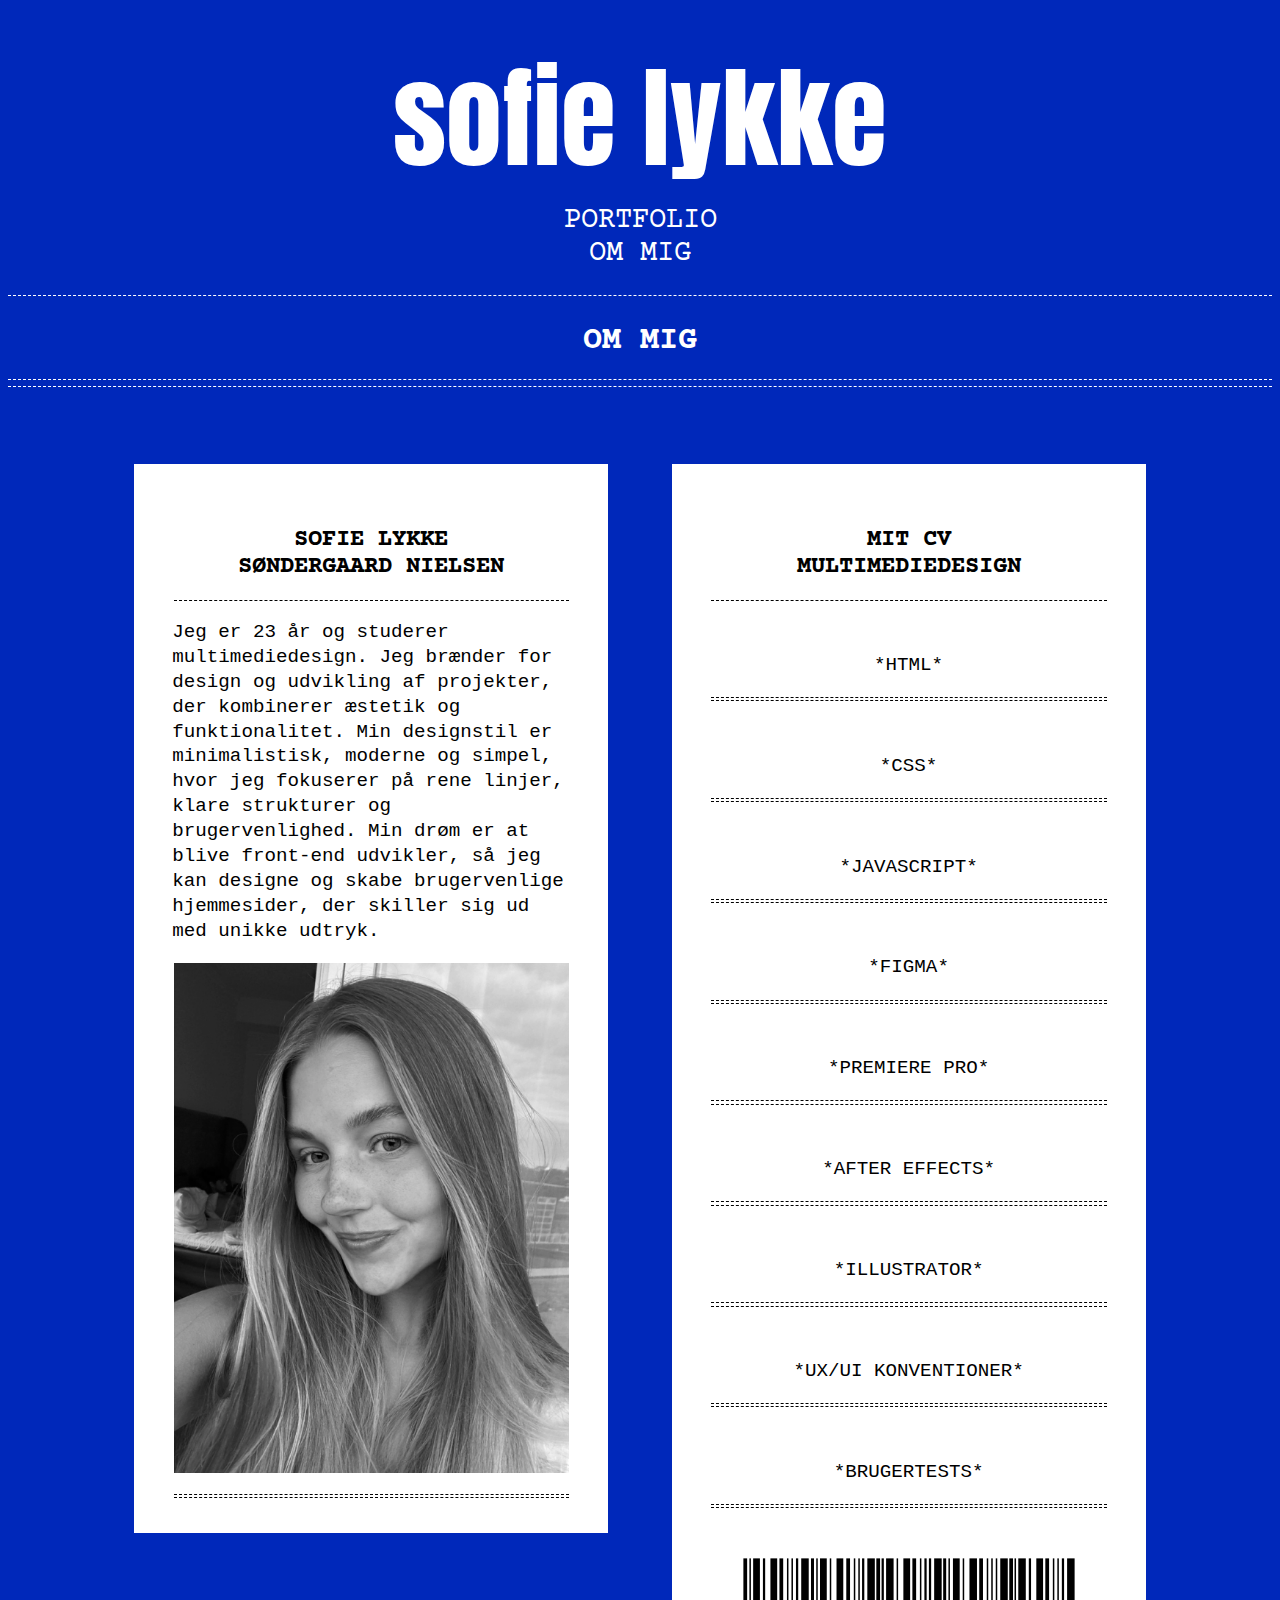
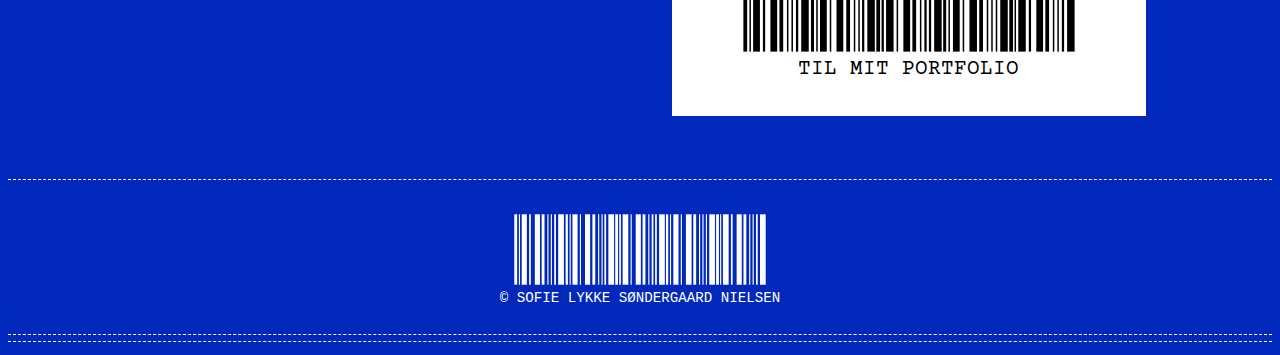
==== site/ommig.html @ 4070c301 "Add my portfolio files to github repo" ====
<!DOCTYPE html>
<html lang="en">
  <head>
    <meta charset="UTF-8" />
    <meta name="viewport" content="width=device-width, initial-scale=1.0" />
    <meta name="robots" content="noindex" />
    <link rel="stylesheet" href="css/layout.css" />
    <link rel="stylesheet" href="css/style.css" />
    <link rel="icon" type="image/png" href="img/favicon-32x32.png" />
    <style>
      @import url("https://fonts.googleapis.com/css2?family=Anton&family=Courier+Prime&display=swap");
    </style>
    <title>Om mig</title>
  </head>
  <body>
    <header>
      <nav>
        <ul>
          <li><a href="index.html" class="center sofielykke">sofie lykke</a></li>
          <li><a href="portfolio.html" class="center menu">PORTFOLIO</a></li>
          <li><a href="ommig.html" class="center menu">OM MIG</a></li>
        </ul>
      </nav>
    </header>
    <main>
      <hr class="stibletlinje" />
      <div class="center"><h1>OM MIG</h1></div>
      <hr class="stibletlinje2" />
      <hr class="stibletlinje2" />
      <div class="stor_container">
        <div class="kvittering_container2">
          <div class="kvittering">
            <h2 class="overskriftkvittering">
              SOFIE LYKKE <br />
              SØNDERGAARD NIELSEN
            </h2>
            <hr class="stibletlinjesort" />
            <p class="venstrejusteret">
              Jeg er 23 år og studerer multimediedesign. Jeg brænder for design og udvikling af projekter, der kombinerer æstetik og funktionalitet. Min designstil er minimalistisk, moderne og simpel, hvor jeg fokuserer på rene linjer, klare
              strukturer og brugervenlighed. Min drøm er at blive front-end udvikler, så jeg kan designe og skabe brugervenlige hjemmesider, der skiller sig ud med unikke udtryk.
            </p>
            <img src="img/portræt.webp" alt="Portræt" class="portræt" />
            <hr class="stibletlinjesort2" />
            <hr class="stibletlinjesort2" />
          </div>
        </div>
        <div class="kvittering_container">
          <div class="kvittering">
            <h2 class="overskriftkvittering">MIT CV <br />MULTIMEDIEDESIGN</h2>
            <hr class="stibletlinjesort" />
            <p class="færdigheder">*HTML*</p>
            <hr class="stibletlinjesort2" />
            <hr class="stibletlinjesort2" />
            <p class="færdigheder">*CSS*</p>
            <hr class="stibletlinjesort2" />
            <hr class="stibletlinjesort2" />
            <p class="færdigheder">*JAVASCRIPT*</p>
            <hr class="stibletlinjesort2" />
            <hr class="stibletlinjesort2" />
            <p class="færdigheder">*FIGMA*</p>
            <hr class="stibletlinjesort2" />
            <hr class="stibletlinjesort2" />
            <p class="færdigheder">*PREMIERE PRO*</p>
            <hr class="stibletlinjesort2" />
            <hr class="stibletlinjesort2" />
            <p class="færdigheder">*AFTER EFFECTS*</p>
            <hr class="stibletlinjesort2" />
            <hr class="stibletlinjesort2" />
            <p class="færdigheder">*ILLUSTRATOR*</p>
            <hr class="stibletlinjesort2" />
            <hr class="stibletlinjesort2" />
            <p class="færdigheder">*UX/UI KONVENTIONER*</p>
            <hr class="stibletlinjesort2" />
            <hr class="stibletlinjesort2" />
            <p class="færdigheder">*BRUGERTESTS*</p>
            <hr class="stibletlinjesort2" />
            <hr class="stibletlinjesort2" />
            <div class="sortstregkodelink">
              <a href="portfolio.html"
                ><img src="img/stregkodesort.svg" alt="Sort stregkode" class="sortstregkode" />
                <p class="stregkodetekst">TIL MIT PORTFOLIO</p></a
              >
            </div>
          </div>
        </div>
      </div>
    </main>
    <footer>
      <hr class="stibletlinje" />
      <div class="footer2">
        <img src="img/stregkodelille.svg" alt="Hvid stregkode" class="hvidstregkode" />
        <p class="footerp">&#169; SOFIE LYKKE SØNDERGAARD NIELSEN</p>
      </div>
      <hr class="stibletlinje2" />
      <hr class="stibletlinje2footer" />
    </footer>
    <script src="js/myscript.js"></script>
  </body>
</html>
---- site/css/layout.css ----
.centerstregkode {
  display: flex;
  flex-direction: column;
  align-items: center;
  justify-content: center;
  margin: 0;
  padding: 0;
  padding-top: 12%;
  padding-bottom: 6%;
  text-align: center;
}

.sortstregkodelink p {
  margin: 0;
  padding: 0;
}

.footer {
  color: white;
  font-family: "Courier New", Courier, monospace;
  display: flex;
  justify-content: center;
  align-items: center;
  font-size: 70%;
  padding-top: 1em;
  padding-bottom: 1em;
}

.temanummer {
  display: grid;
  grid-template-columns: 1fr 1fr;
  padding-right: 8%;
  padding-left: 4.5%;
}

@media (min-width: 768px) {
  .centerstregkode {
    display: flex;
    flex-direction: column;
    align-items: center;
    justify-content: center;
    margin: 0;
    padding: 0;
    padding-top: 7%;
    padding-bottom: 2%;
    text-align: center;
  }

  .stor_container {
    display: grid;
    grid-template-columns: 1fr 1fr;
  }

  .stor_container2 {
    display: grid;
    grid-template-columns: 1fr 1fr;
  }
}

@media (min-width: 768px) and (max-width: 1024px) {
  .stor_container {
    display: grid;
    grid-template-columns: 1fr 1fr;
  }

  .stor_container {
    display: grid;
    grid-template-columns: 1fr;
  }

  .stor_container2 {
    display: grid;
    grid-template-columns: 1fr;
  }
}
---- site/css/style.css ----
/* ------------------------GENEREL STYLING-------------------------- */

:root {
  --hover-farve: #c0d2d6;
}

body {
  background-color: #0028ba;
}

a:link {
  text-decoration: none;
}

h1 {
  font-family: courier prime;
  color: white;
  font-size: 140%;
  margin: 1.5%;
}

p {
  font-family: "Courier New", Courier, monospace;
  font-size: 100%;
}

a {
  color: black;
}

.stibletlinje {
  border: none;
  border-top: 1.5px dashed white;
  width: 100%;
  margin-top: 5%;
}

.stibletlinje2 {
  border: none;
  border-top: 1.5px dashed white;
  width: 100%;
  margin-top: 0.1%;
  margin-bottom: 0.5%;
}

.stibletlinje2footer {
  border: none;
  border-top: 1.5px dashed white;
  width: 100%;
  margin-top: 0.1%;
  margin-bottom: 1%;
}

.tekstpåblå {
  font-family: courier prime;
  color: white;
  padding-left: 8%;
  padding-right: 8%;
  padding-top: 5%;
  line-height: 1.3;
}

/* -----------UNDERSIDER GENEREL STYLING-------- */

.genvej_portfolio {
  padding-top: 4%;
}

.genvej_portfolio:hover {
  color: var(--hover-farve);
}

.kvittering {
  background-color: white;
  padding-bottom: 7%;
}

.center2 {
  text-align: center;
}

.sortstregkode {
  width: 70%;
  padding-top: 10%;
  padding-bottom: 0;
  margin-bottom: 0;
}

.stregkodetekst {
  font-family: courier prime;
  font-size: 110%;
}

.kvittering_container {
  text-align: center;
  margin-right: 8%;
  margin-left: 8%;
  margin-top: 2%;
}

.kvittering_container1 {
  text-align: center;
  margin-right: 8%;
  margin-left: 8%;
  margin-top: 8%;
}

.kvittering_container2 {
  text-align: center;
  margin-right: 8%;
  margin-left: 8%;
  margin-top: 8%;
}

.kvittering_container3 {
  text-align: center;
  margin-right: 8%;
  margin-left: 8%;
  margin-top: 2%;
}

.kvittering_container4 {
  text-align: center;
  margin-right: 8%;
  margin-left: 8%;
  margin-top: 8%;
}

.kvittering_container5 {
  text-align: center;
  margin-right: 8%;
  margin-left: 8%;
  margin-top: 2%;
}

.kvittering_container6 {
  text-align: center;
  margin-right: 8%;
  margin-left: 8%;
  margin-top: 2%;
}

.venstrejusteret {
  text-align: left;
  padding-left: 8%;
  padding-right: 8%;
  line-height: 1.3;
  font-family: "Courier New", Courier, monospace;
}

.venstrejusteret2 {
  text-align: left;
  padding-left: 8%;
  padding-right: 8%;
  line-height: 1.3;
  font-family: "Courier New", Courier, monospace;
}

.venstrejusteret2:hover {
  color: var(--hover-farve);
}

.overskriftkvittering {
  padding-top: 13%;
  font-family: courier prime;
  font-size: 120%;
}

.overskriftkvittering2 {
  padding-top: 8%;
  font-family: courier prime;
  font-size: 120%;
}

.overskriftkvittering3 {
  padding-top: 13%;
  font-family: courier prime;
  font-size: 120%;
}

.overskriftkvittering4 {
  padding-top: 8%;
  font-family: courier prime;
  font-size: 120%;
}

.overskriftkvittering2:hover {
  color: var(--hover-farve);
}

.overskriftkvittering3:hover {
  color: var(--hover-farve);
}

.stibletlinjesort {
  border: none;
  border-top: 1.5px dashed black;
  width: 83.5%;
}

.stibletlinjesort2 {
  border: none;
  border-top: 1.5px dashed black;
  width: 83.5%;
  margin-top: 0.1%;
  margin-bottom: 0.5%;
}

.højrejusteret {
  text-align: right;
}

.youtube_video {
  width: 83.5%;
  padding-top: 5%;
  padding-bottom: 3%;
  border: none;
}

.billedekode {
  width: 83.5%;
  padding-top: 1%;
  padding-bottom: 3%;
}

.billedekode2 {
  width: 50%;
}

.billedekode3 {
  width: 60%;
  float: left;
  padding-left: 7%;
  padding-bottom: 3%;
}

.billedekode4 {
  width: 30%;
  float: left;
  padding-left: 8.2%;
  padding-bottom: 3%;
}

/* -----------------------MENU---------------------- */

ul {
  list-style-type: none;
  padding: 0;
  margin: 0;
}

.center {
  display: flex;
  justify-content: center;
  align-items: center;
}

nav {
  font-family: courier prime;
}

nav a {
  color: white;
}

.sofielykke {
  font-family: anton;
  font-size: 400%;
  padding-bottom: 1%;
  padding-top: 8%;
}

.menu {
  font-size: 120%;
}

/* ----------------FORSIDE--------------- */

#stregkode_forside {
  width: 80%;
  height: auto;
}

.stregkode_effekt {
  animation: roll 0.5s ease-in-out infinite;
}

@keyframes roll {
  0% {
    opacity: 1;
  }
  20% {
    opacity: 0;
  }
  40% {
    opacity: 1;
  }
  60% {
    opacity: 0;
  }
  80% {
    opacity: 0.9;
  }
  100% {
    opacity: 1;
  }
}

.stregkode_skrift {
  font-family: courier prime;
  color: white;
  font-size: 147%;
  margin-top: 1%;
  white-space: nowrap;
  border-right: 2px solid white;
  overflow: hidden;
  animation: typing 4s steps(30, end) forwards, blink 0.6s step-end infinite;
}

@keyframes typing {
  from {
    width: 0;
  }
  to {
    width: 80%;
  }
}

@keyframes blink {
  50% {
    border-color: transparent;
  }
}

/* -------------OM MIG-------------- */

.portræt {
  width: 83.5%;
  margin-bottom: 1em;
}

.færdighederoverskrift {
  font-family: courier prime;
  font-size: 120%;
  padding-top: 5%;
}

.færdigheder {
  padding-top: 7%;
}

/* ---------------FOOTER-------------- */

.hvidstregkode {
  width: 47%;
}

.footerp {
  margin: 0;
}

.footer2 {
  text-align: center;
  color: white;
  font-size: 70%;
  padding-top: 5%;
  padding-bottom: 5%;
}

.footer {
  font-size: 80%;
}

.stibletlinjefooter {
  border: none;
  border-top: 1.5px dashed white;
  width: 100%;
  margin-top: 10%;
}

/* DESKTOP */

@media (min-width: 768px) {
  .sofielykke {
    font-size: 700%;
    padding-top: 2%;
    padding-bottom: 0.1%;
  }

  .menu {
    font-size: 180%;
  }

  .stibletlinje {
    border: none;
    border-top: 1.5px dashed white;
    width: 100%;
    margin-top: 2%;
  }
  #stregkode_forside {
    width: 100%;
    height: auto;
  }

  .stregkode_skrift {
    font-size: 417%;
  }

  .footer {
    font-size: 100%;
  }

  h1 {
    font-size: 200%;
    margin: 1.5%;
  }

  .kvittering_container {
    text-align: center;
    margin-right: 20%;
    margin-left: 5%;
    margin-top: 8%;
  }

  .kvittering_container1 {
    text-align: center;
    margin-right: 30%;
    margin-left: 30%;
    margin-top: 6%;
    margin-bottom: 5%;
  }

  .kvittering_container2 {
    text-align: center;
    margin-right: 5%;
    margin-left: 20%;
    margin-top: 8%;
  }

  .kvittering_container3 {
    text-align: center;
    margin-right: 30%;
    margin-left: 30%;
    margin-top: 1%;
    margin-bottom: 1%;
  }

  .kvittering_container4 {
    text-align: center;
    margin-right: 30%;
    margin-left: 30%;
    margin-top: 6%;
    margin-bottom: 1%;
  }

  .kvittering_container5 {
    text-align: center;
    margin-right: 5%;
    margin-left: 20%;
    margin-top: 2%;
  }

  .kvittering_container6 {
    text-align: center;
    margin-right: 20%;
    margin-left: 5%;
    margin-top: 2%;
  }

  p {
    line-height: 1.3;
    font-size: 120%;
  }

  .stregkodetekst {
    font-size: 130%;
  }

  @keyframes typing {
    from {
      width: 0;
    }
    to {
      width: 76%;
    }
  }

  .overskriftkvittering {
    padding-top: 13%;
    font-family: courier prime;
    font-size: 150%;
  }

  .overskriftkvittering2 {
    padding-top: 8%;
    font-family: courier prime;
    font-size: 150%;
  }

  .overskriftkvittering3 {
    padding-top: 13%;
    font-family: courier prime;
    font-size: 150%;
  }

  .overskriftkvittering4 {
    padding-top: 8%;
    font-family: courier prime;
    font-size: 150%;
  }

  .færdighederoverskrift {
    font-size: 140%;
  }

  .hvidstregkode {
    width: 20%;
  }

  .footerp {
    margin: 0;
    font-size: 115%;
  }

  .footer2 {
    font-size: 77%;
    padding-top: 2%;
    padding-bottom: 2%;
  }

  .tekstpåblå {
    padding-left: 10%;
    padding-right: 10%;
    line-height: 1.3;
  }

  .stor_container {
    margin-bottom: 5%;
  }

  .stibletlinjefooter {
    margin-top: 5%;
  }
}

/* TABLET */
@media (min-width: 768px) and (max-width: 1024px) {
  .sofielykke {
    font-family: anton;
    font-size: 500%;
    padding-bottom: 1%;
    padding-top: 5%;
  }

  #stregkode_forside {
    width: 80%;
    height: auto;
  }

  .menu {
    font-size: 140%;
  }

  .stregkode_skrift {
    font-size: 230%;
  }

  .stibletlinje {
    border: none;
    border-top: 1.5px dashed white;
    width: 100%;
    margin-top: 3%;
  }

  .footer {
    font-size: 80%;
  }

  .kvittering_container1 {
    text-align: center;
    margin-right: 15%;
    margin-left: 15%;
    margin-top: 6%;
    margin-bottom: 5%;
  }

  .hvidstregkode {
    width: 38%;
  }

  .footerp {
    margin: 0;
    font-size: 115%;
  }

  h1 {
    font-size: 180%;
    margin: 1.5%;
  }

  p {
    line-height: 1.3;
    font-size: 110%;
  }

  .overskriftkvittering {
    padding-top: 13%;
    font-family: courier prime;
    font-size: 140%;
  }

  .overskriftkvittering2 {
    padding-top: 8%;
    font-family: courier prime;
    font-size: 140%;
  }

  .overskriftkvittering3 {
    padding-top: 13%;
    font-family: courier prime;
    font-size: 140%;
  }

  .overskriftkvittering4 {
    padding-top: 8%;
    font-family: courier prime;
    font-size: 140%;
  }

  .stregkodetekst {
    font-size: 120%;
  }

  .kvittering_container2 {
    text-align: center;
    margin-right: 15%;
    margin-left: 15%;
    margin-top: 2%;
  }

  .kvittering_container {
    text-align: center;
    margin-right: 15%;
    margin-left: 15%;
    margin-top: 1%;
  }

  .kvittering_container3 {
    text-align: center;
    margin-right: 15%;
    margin-left: 15%;
    margin-top: 1%;
    margin-bottom: 1%;
  }

  .kvittering_container4 {
    text-align: center;
    margin-right: 15%;
    margin-left: 15%;
    margin-top: 6%;
    margin-bottom: 1%;
  }

  .kvittering_container5 {
    text-align: center;
    margin-right: 15%;
    margin-left: 15%;
    margin-top: 2%;
  }

  .kvittering_container6 {
    text-align: center;
    margin-right: 15%;
    margin-left: 15%;
    margin-top: 2%;
  }

  .tekstpåblå {
    padding-left: 15%;
    padding-right: 15%;
    line-height: 1.3;
  }

  @keyframes typing {
    from {
      width: 0;
    }
    to {
      width: 80%;
    }
  }
}

/* MOBIL */
@media (max-width: 390px) {
  @keyframes typing {
    from {
      width: 0;
    }
    to {
      width: 80%;
    }
  }

  .stregkode_skrift {
    font-size: 100%;
  }

  .menu {
    font-size: 100%;
  }

  .stregkodetekst {
    font-size: 75%;
  }
}
/* MOBIL STOR SKÆRM */

@media (max-width: 430px) {
  @keyframes typing {
    from {
      width: 0;
    }
    to {
      width: 80%;
    }
  }

  .stregkode_skrift {
    font-size: 115%;
  }

  .menu {
    font-size: 115%;
  }

  .stregkodetekst {
    font-size: 90%;
  }
}

@media (min-width: 1680px) {
  @keyframes typing {
    from {
      width: 0;
    }
    to {
      width: 65%;
    }
  }

  .stregkode_skrift {
    font-size: 415%;
  }

  #stregkode_forside {
    width: 100%;
    height: auto;
  }
  .menu {
    font-size: 200%;
  }

  .hvidstregkode {
    width: 15%;
  }
  h1 {
    font-size: 250%;
  }

  p {
    line-height: 1.3;
    font-size: 160%;
  }

  .overskriftkvittering {
    font-size: 220%;
  }

  .overskriftkvittering2 {
    font-size: 220%;
  }

  .overskriftkvittering3 {
    font-size: 220%;
  }

  .overskriftkvittering4 {
    font-size: 220%;
  }
}

/* Stor TV SKÆRM */

@media (min-width: 1681px) {
  @keyframes typing {
    from {
      width: 0;
    }
    to {
      width: 57%;
    }
  }

  .stregkode_skrift {
    font-size: 415%;
  }

  #stregkode_forside {
    width: 100%;
    height: auto;
  }
  .menu {
    font-size: 200%;
  }

  .hvidstregkode {
    width: 15%;
  }
  h1 {
    font-size: 250%;
  }

  p {
    line-height: 1.3;
    font-size: 160%;
  }

  .overskriftkvittering {
    font-size: 220%;
  }

  .overskriftkvittering2 {
    font-size: 220%;
  }

  .overskriftkvittering3 {
    font-size: 220%;
  }

  .overskriftkvittering4 {
    font-size: 220%;
  }
}
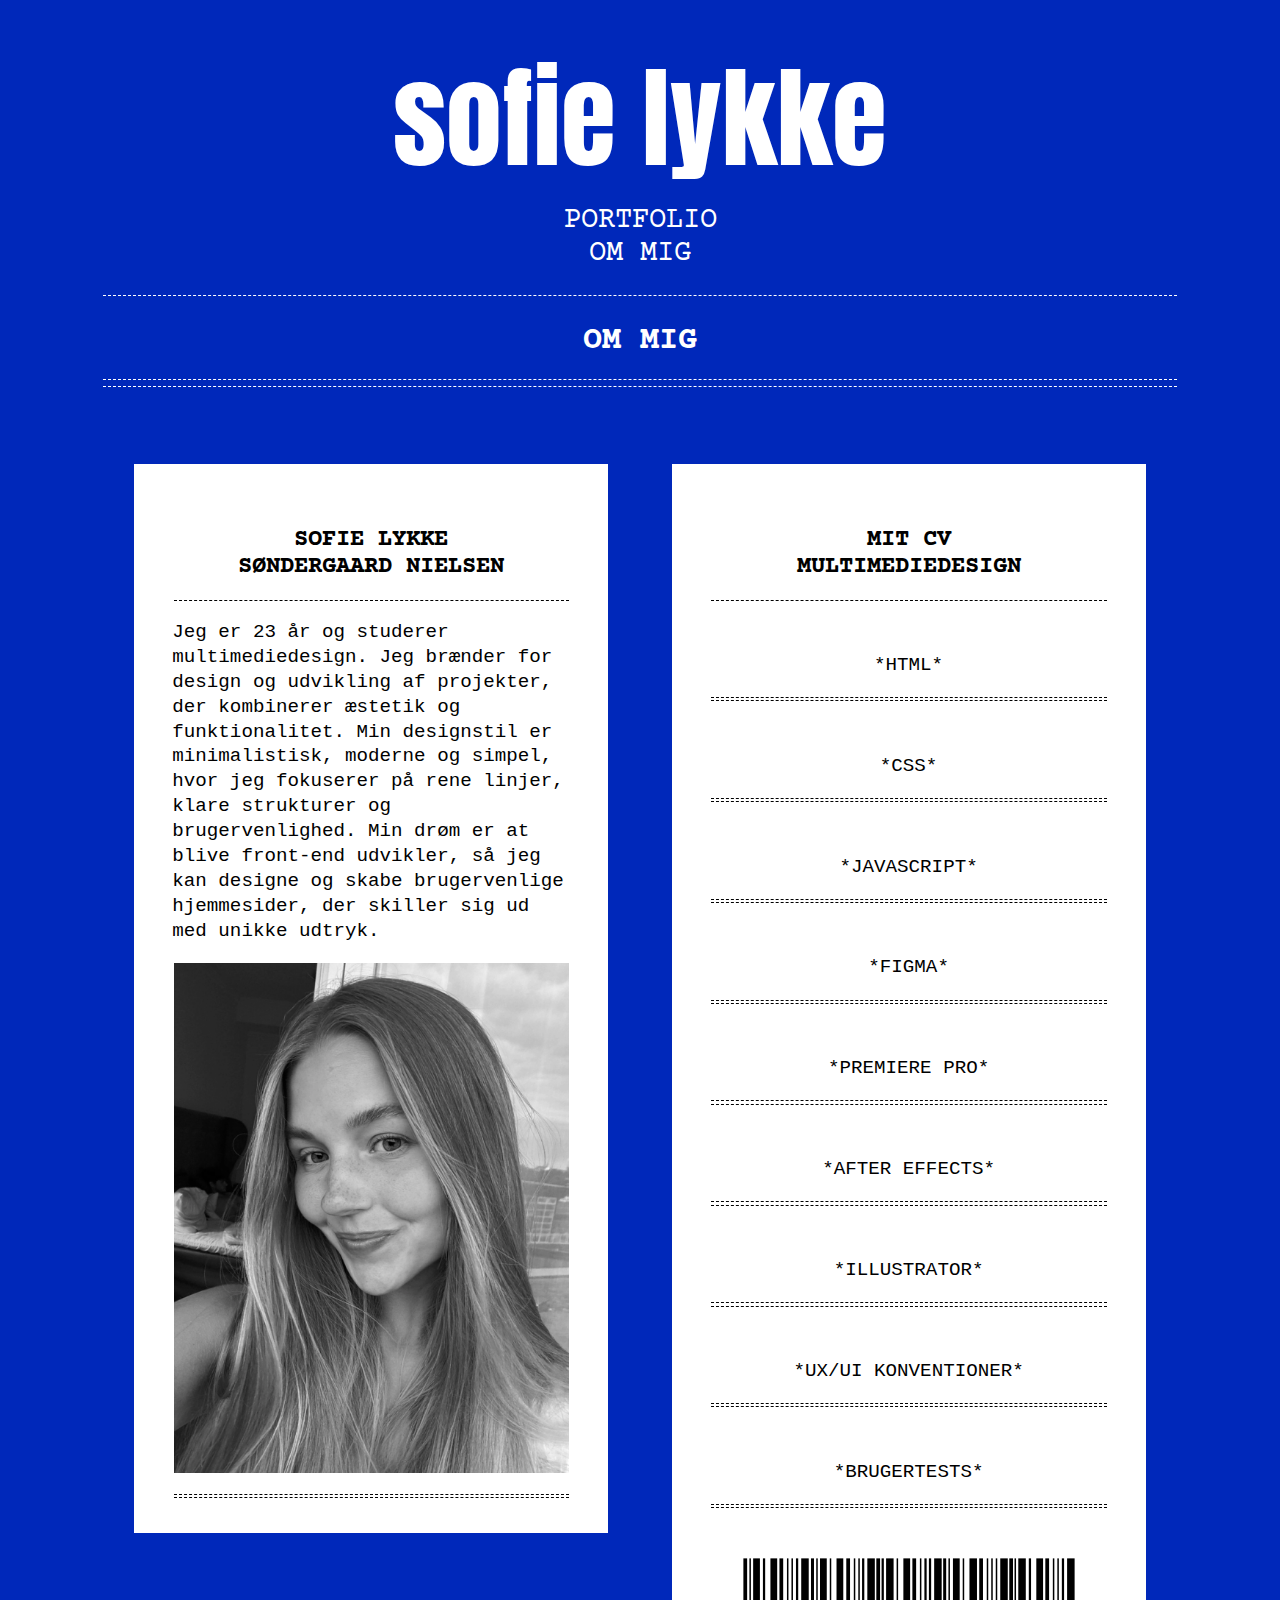
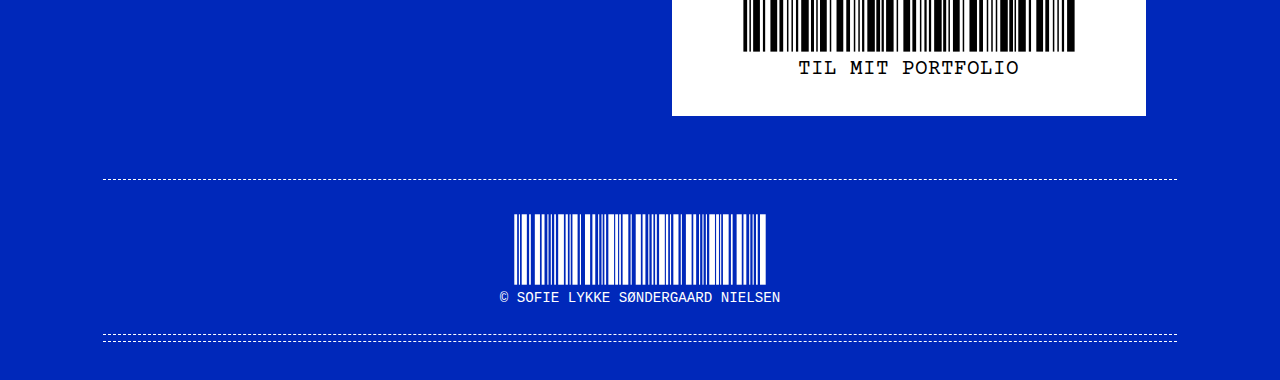
==== commit 967bf732: "Added last details" ====
--- a/site/ommig.html
+++ b/site/ommig.html
@@ -86,7 +86,7 @@
       </div>
     </main>
     <footer>
-      <hr class="stibletlinje" />
+      <hr class="stibletlinjefooter" />
       <div class="footer2">
         <img src="img/stregkodelille.svg" alt="Hvid stregkode" class="hvidstregkode" />
         <p class="footerp">&#169; SOFIE LYKKE SØNDERGAARD NIELSEN</p>
--- a/site/css/layout.css
+++ b/site/css/layout.css
@@ -5,8 +5,8 @@
   justify-content: center;
   margin: 0;
   padding: 0;
-  padding-top: 12%;
-  padding-bottom: 6%;
+  padding-top: 5%;
+  padding-bottom: 2%;
   text-align: center;
 }
 
@@ -41,8 +41,8 @@
     justify-content: center;
     margin: 0;
     padding: 0;
-    padding-top: 7%;
-    padding-bottom: 2%;
+    padding-top: 5%;
+    padding-bottom: 3%;
     text-align: center;
   }
 
--- a/site/css/style.css
+++ b/site/css/style.css
@@ -31,14 +31,14 @@
 .stibletlinje {
   border: none;
   border-top: 1.5px dashed white;
-  width: 100%;
+  width: 85%;
   margin-top: 5%;
 }
 
 .stibletlinje2 {
   border: none;
   border-top: 1.5px dashed white;
-  width: 100%;
+  width: 85%;
   margin-top: 0.1%;
   margin-bottom: 0.5%;
 }
@@ -46,9 +46,9 @@
 .stibletlinje2footer {
   border: none;
   border-top: 1.5px dashed white;
-  width: 100%;
+  width: 85%;
   margin-top: 0.1%;
-  margin-bottom: 1%;
+  margin-bottom: 5%;
 }
 
 .tekstpåblå {
@@ -267,7 +267,7 @@
   font-family: anton;
   font-size: 400%;
   padding-bottom: 1%;
-  padding-top: 8%;
+  padding-top: 5%;
 }
 
 .menu {
@@ -279,6 +279,11 @@
 #stregkode_forside {
   width: 80%;
   height: auto;
+}
+
+.tegnet_portræt {
+  width: 30%;
+  padding-bottom: 5%;
 }
 
 .stregkode_effekt {
@@ -374,7 +379,7 @@
 .stibletlinjefooter {
   border: none;
   border-top: 1.5px dashed white;
-  width: 100%;
+  width: 85%;
   margin-top: 10%;
 }
 
@@ -394,7 +399,7 @@
   .stibletlinje {
     border: none;
     border-top: 1.5px dashed white;
-    width: 100%;
+    width: 85%;
     margin-top: 2%;
   }
   #stregkode_forside {
@@ -540,6 +545,11 @@
 
   .stibletlinjefooter {
     margin-top: 5%;
+    width: 85%;
+  }
+
+  .stibletlinje2footer {
+    margin-bottom: 3%;
   }
 }
 
@@ -568,12 +578,16 @@
   .stibletlinje {
     border: none;
     border-top: 1.5px dashed white;
-    width: 100%;
+    width: 85%;
     margin-top: 3%;
   }
 
   .footer {
     font-size: 80%;
+  }
+
+  .stibletlinje2footer {
+    margin-bottom: 4%;
   }
 
   .kvittering_container1 {
@@ -737,6 +751,10 @@
   .stregkodetekst {
     font-size: 90%;
   }
+
+  .footerp {
+    font-size: 60%;
+  }
 }
 
 @media (min-width: 1680px) {
